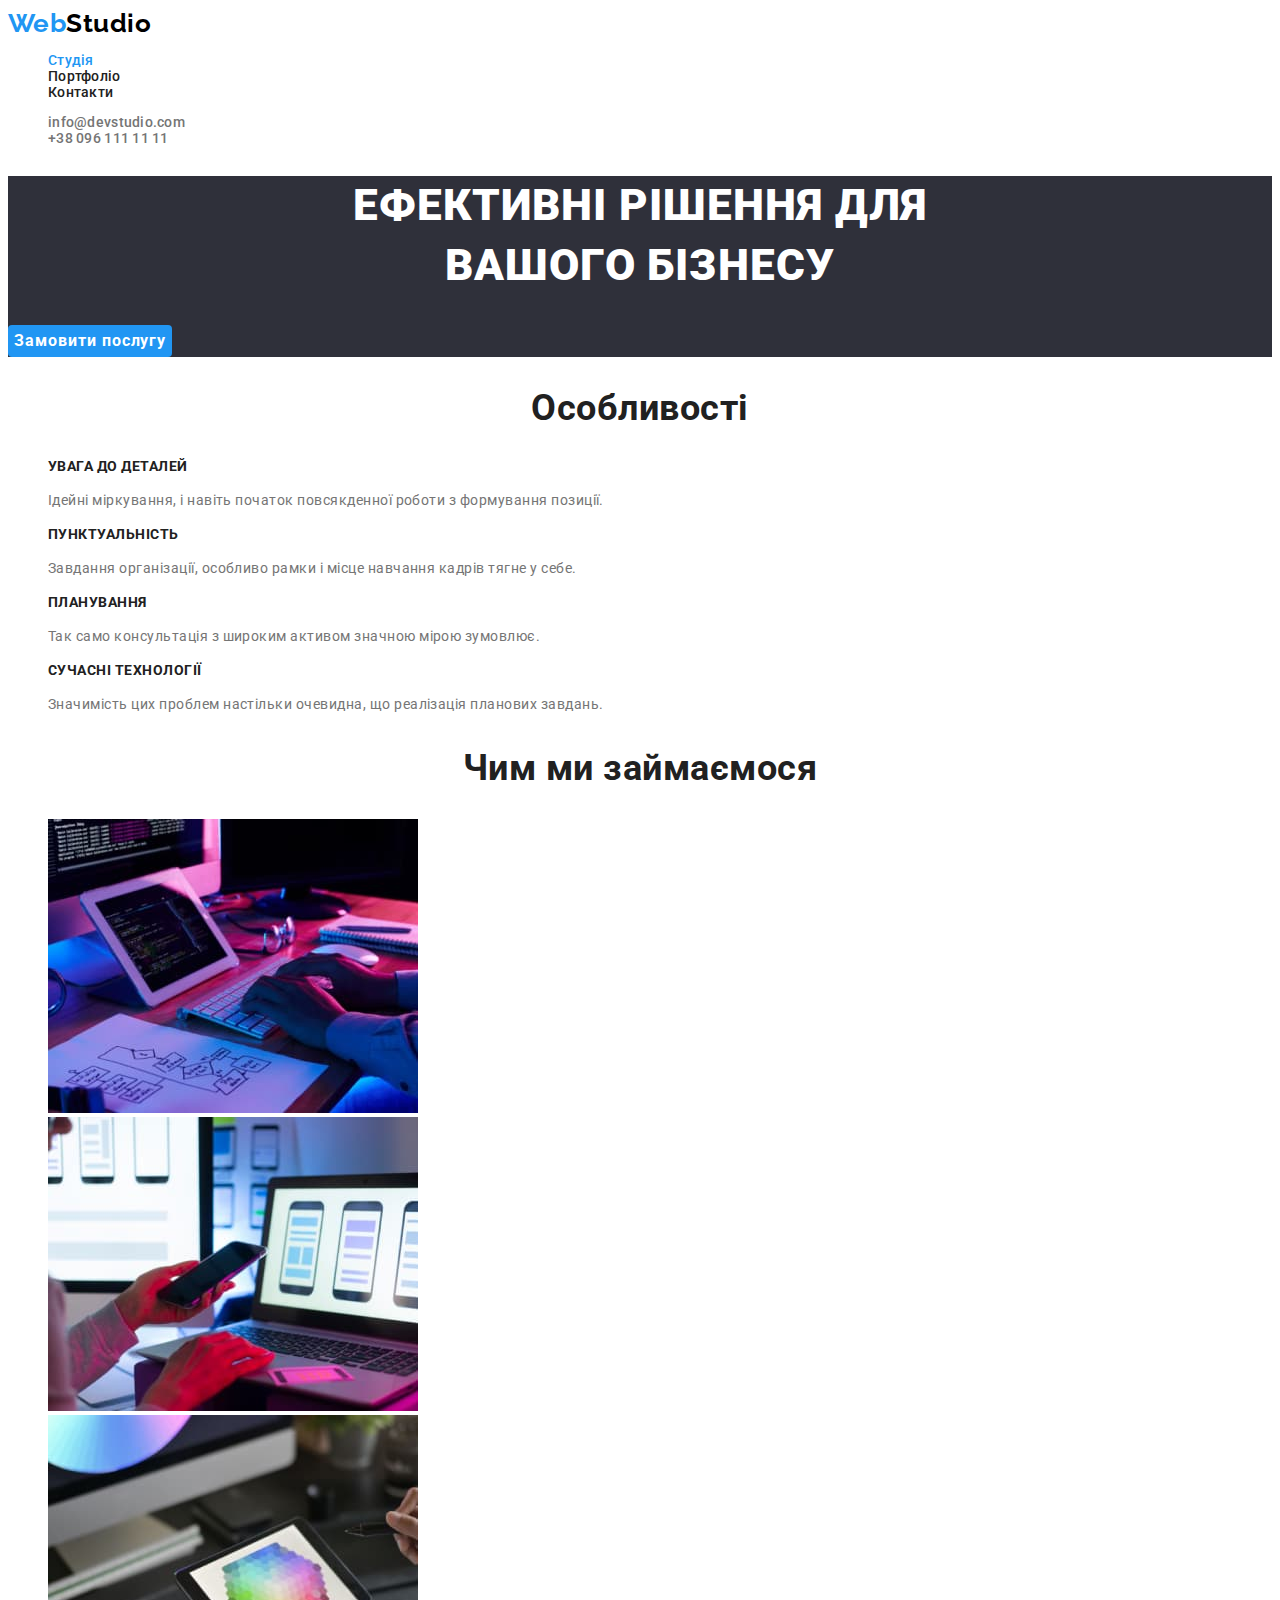
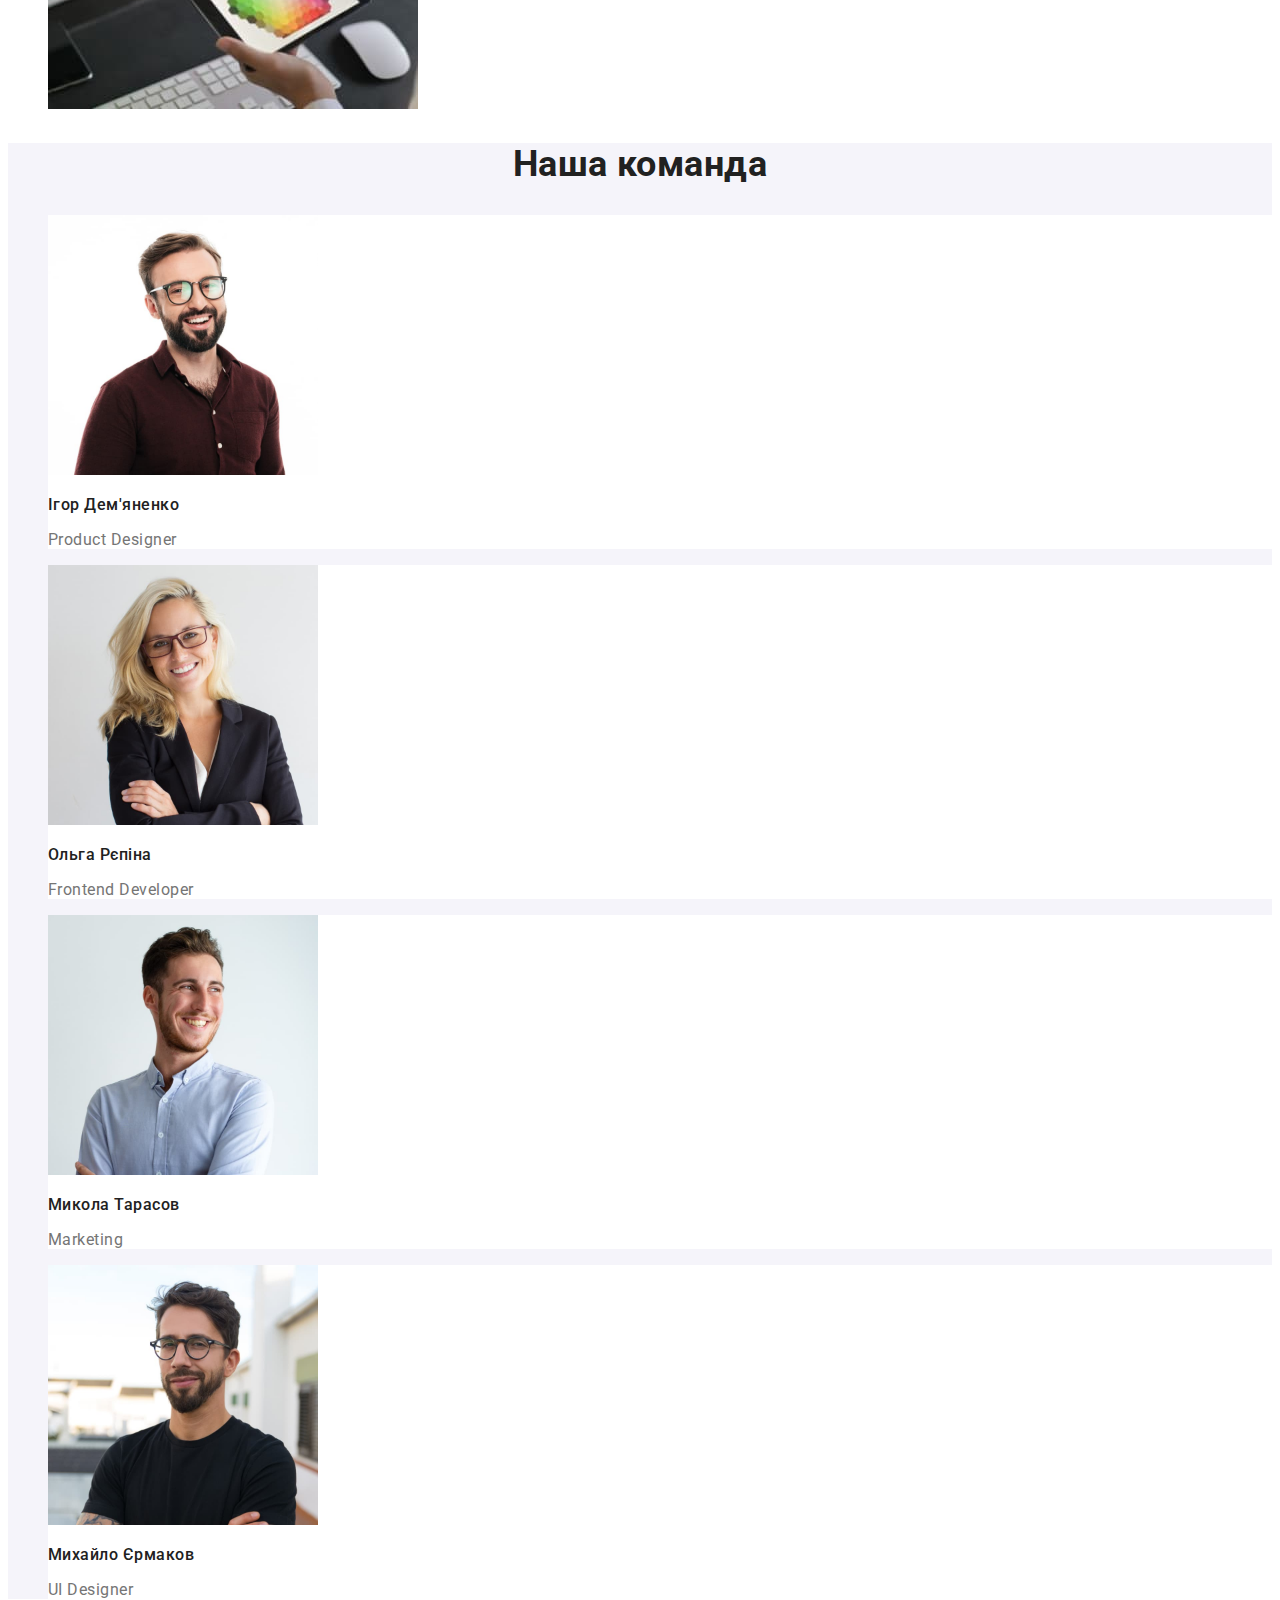
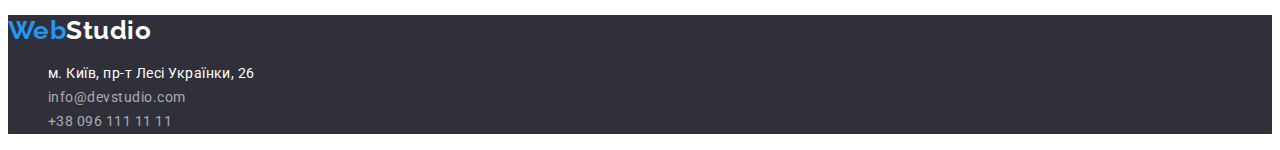
==== index.html @ e56f4f10 "transfered files from less 2" ====
<!DOCTYPE html>
<html lang="uk">
  <head>
    <meta charset="UTF-8" />
    <meta http-equiv="X-UA-Compatible" content="IE=edge" />
    <meta name="viewport" content="width=device-width, initial-scale=1.0" />
    <title>Студія</title>

    <link rel="preconnect" href="https://fonts.googleapis.com" />
    <link rel="preconnect" href="https://fonts.gstatic.com" crossorigin />
    <link
      href="https://fonts.googleapis.com/css2?family=Raleway:wght@700&family=Roboto:wght@400;500;700;900&display=swap"
      rel="stylesheet"
    />
    <link rel="stylesheet" href="./css/style.css" />
  </head>
  <body>
    <header class="header">
      <a class="logo link" href="./index.html"><span class="logo-accent">Web</span>Studio</a>
      <nav>
        <ul class="site-nav list">
          <li><a class="link current" href="./index.html">Студія</a></li>
          <li><a class="link" href="./portfolio.html">Портфоліо</a></li>
          <li><a class="link" href="#address">Контакти</a></li>
        </ul>
      </nav>

      <ul class="auth-nav list">
        <li>
          <a class="link" href="mailto:info@devstudio.com">info@devstudio.com</a>
        </li>
        <li><a class="link" href="tel:+380961111111">+38 096 111 11 11</a></li>
      </ul>
    </header>

    <main>
      <!-- Герой -->
      <section class="hero">
        <h1 class="hero-title">
          Ефективні рішення для <br />
          вашого бізнесу
        </h1>
        <button class="button primary" type="button">Замовити послугу</button>
      </section>
      <!-- Наші переваги -->
      <section class="section">
        <!-- TODO Приховати заголовок -->
        <h2 class="section-title">Особливості</h2>
        <ul class="benefits list">
          <li>
            <h3 class="title">УВАГА ДО ДЕТАЛЕЙ</h3>
            <p>Ідейні міркування, і навіть початок повсякденної роботи з формування позиції.</p>
          </li>
          <li>
            <h3 class="title">ПУНКТУАЛЬНІСТЬ</h3>
            <p>Завдання організації, особливо рамки і місце навчання кадрів тягне у себе.</p>
          </li>
          <li>
            <h3 class="title">ПЛАНУВАННЯ</h3>
            <p>Так само консультація з широким активом значною мірою зумовлює.</p>
          </li>
          <li>
            <h3 class="title">СУЧАСНІ ТЕХНОЛОГІЇ</h3>
            <p>Значимість цих проблем настільки очевидна, що реалізація планових завдань.</p>
          </li>
        </ul>
      </section>

      <!-- Чим ми займаємося -->
      <section class="section">
        <h2 class="section-title">Чим ми займаємося</h2>
        <ul class="list">
          <li>
            <a class="link" href=""
              ><img
                src="./images/what-we-do/what-we-do-1.jpg"
                alt="Займаємось кодингом"
                width="370"
            /></a>
          </li>
          <li>
            <a class="link" href=""
              ><img src="./images/what-we-do/what-we-do-2.jpg" alt="Створюємо макет" width="370"
            /></a>
          </li>
          <li>
            <a class="link" href=""
              ><img src="./images/what-we-do/what-we-do-3.jpg" alt="Підбираємо колір" width="370"
            /></a>
          </li>
        </ul>
      </section>

      <!-- Наша команда -->
      <section class="section team">
        <h2 class="section-title">Наша команда</h2>
        <ul class="list">
          <li class="card">
            <a class="link" href="">
              <img
                src="./images/our-command/ihor-demyanenko.jpg"
                alt="Ігор Дем'яненко"
                width="270"
              />
            </a>
            <h3 class="title">Ігор Дем'яненко</h3>
            <p lang="en">Product Designer</p>
          </li>
          <li class="card">
            <a class="link" href=""
              ><img src="./images/our-command/olga-repina.jpg" alt="Ольга Рєпіна" width="270"
            /></a>
            <h3 class="title">Ольга Рєпіна</h3>
            <p lang="en">Frontend Developer</p>
          </li>
          <li class="card">
            <a class="link" href=""
              ><img src="./images/our-command/mykola-tarasov.jpg" alt="Микола Тарасов" width="270"
            /></a>
            <h3 class="title">Микола Тарасов</h3>
            <p lang="en">Marketing</p>
          </li>
          <li class="card">
            <a class="link" href=""
              ><img
                src="./images/our-command/mykhailo-yermakov.jpg"
                alt="Михайло Єрмаков"
                width="270"
            /></a>
            <h3 class="title">Михайло Єрмаков</h3>
            <p lang="en">UI Designer</p>
          </li>
        </ul>
      </section>
    </main>

    <footer class="footer">
      <a class="logo link" href="./index.html"><span class="logo-accent">Web</span>Studio</a>
      <address id="address">
        <ul class="list">
          <li>
            <a
              class="address address-map link"
              href="https://goo.gl/maps/1251z9xFFSoEzvaf6"
              target="_blank"
              rel="noreferrer noopener, nofollow"
              >м. Київ, пр-т Лесі Українки, 26</a
            >
          </li>
          <li>
            <a class="address link" href="mailto:info@devstudio.com">info@devstudio.com</a>
          </li>
          <li><a class="address link" href="tel:+380961111111">+38 096 111 11 11</a></li>
        </ul>
      </address>
    </footer>
  </body>
</html>
---- css/style.css ----
:root {
  --primary-text-color: #757575;
  --title-text-color: #212121;
  --accent-color: #2196f3;

  --logo-header-color: #000000;

  --primary-white-color: #ffffff;

  --footer-text-color: rgb(255 255 255 / 0.6);

  --primary-color-background: #ffffff;
  --second-color-background: #f5f4fa;
  --dark-color-background: #2f303a;
}

/* Global */
body {
  font-family: roboto, sans-serif;
  letter-spacing: 0.03em;

  color: var(--primary-text-color);
}

.list {
  list-style: none;
}

.link {
  text-decoration: none;
}

/* Header */
.header {
  background-color: var(--primary-white-color);
}

/* Logo */
.logo {
  font-family: raleway, sans-serif;
  font-weight: 700;
  font-size: 26px;
  line-height: 1.19;
}

.header .logo {
  color: var(--logo-header-color);
}

.footer .logo {
  color: var(--primary-white-color);
}

.logo-accent {
  color: var(--accent-color);
}

/* Site nav */
.site-nav,
.auth-nav {
  font-weight: 500;
  font-size: 14px;
  line-height: 1.14;
  letter-spacing: 0.02em;
}

.site-nav .link {
  color: var(--title-text-color);
}

.site-nav .link.current {
  color: var(--accent-color);
}

.site-nav .link:hover,
.site-nav .link:focus,
.auth-nav .link:hover,
.auth-nav .link:focus {
  color: var(--accent-color);
}

.auth-nav .link {
  color: inherit;
}

/* Hero section*/
.hero {
  letter-spacing: 0.06em;
  background-color: var(--dark-color-background);
}

.hero-title {
  color: var(--primary-white-color);
  font-weight: 900;
  font-size: 44px;
  line-height: 1.36;
  text-align: center;
  text-transform: uppercase;
}

.hero .button {
  font-weight: 700;
  font-size: 16px;
  line-height: 1.88;
}

/* Title section */
.section-title {
  color: var(--title-text-color);
  font-weight: 700;
  font-size: 36px;
  line-height: 1.17;
  text-align: center;
}

/* Benefits section*/
.benefits {
  font-size: 14px;
  line-height: 1.71;
}

.benefits .title {
  color: var(--title-text-color);
  font-weight: 700;
  font-size: 14px;
  line-height: 1.14;
  text-transform: uppercase;
}

/* Team  section*/
.team {
  font-size: 16px;
  line-height: 1.19;
  background-color: var(--second-color-background);
}

.team .title {
  color: var(--title-text-color);
  /* font-size - не наслідує з попереднього. Чомусь перекриває h3 таблиці стлів користувача */
  font-size: 16px;
  line-height: 1.19;
  font-weight: 500;
}
.team .card {
  background-color: var(--primary-color-background);
}

/* Portfolio section*/
.portfolio {
  font-size: 16px;
  line-height: 1.88;
}

.portfolio .title {
  color: var(--title-text-color);
  font-weight: 700;
  font-size: 18px;
  line-height: 2;
  letter-spacing: 0.06em;
}

.portfolio .link:visited {
  color: inherit;
}

/* Footer */
.footer {
  background-color: var(--dark-color-background);
}

.footer .address {
  color: var(--footer-text-color);
  font-size: 14px;
  line-height: 1.71;
  font-style: normal;
}

.footer .address.address-map {
  color: var(--primary-white-color);
}

.footer .address:hover,
.footer .address:focus {
  color: var(--accent-color);
}

/* Button */
.button {
  color: var(--title-text-color);

  font-weight: 500;
  font-size: 16px;
  line-height: 1.62;
  text-align: center;

  font-family: inherit;
  letter-spacing: inherit;

  background-color: var(--second-color-background);
  cursor: pointer;

  border: none;
  border-radius: 4px;
}

.button.primary {
  color: var(--primary-white-color);
  background-color: var(--accent-color);
}

.button.filter:hover,
.button.filter:focus {
  color: var(--primary-white-color);
  background-color: var(--accent-color);
}
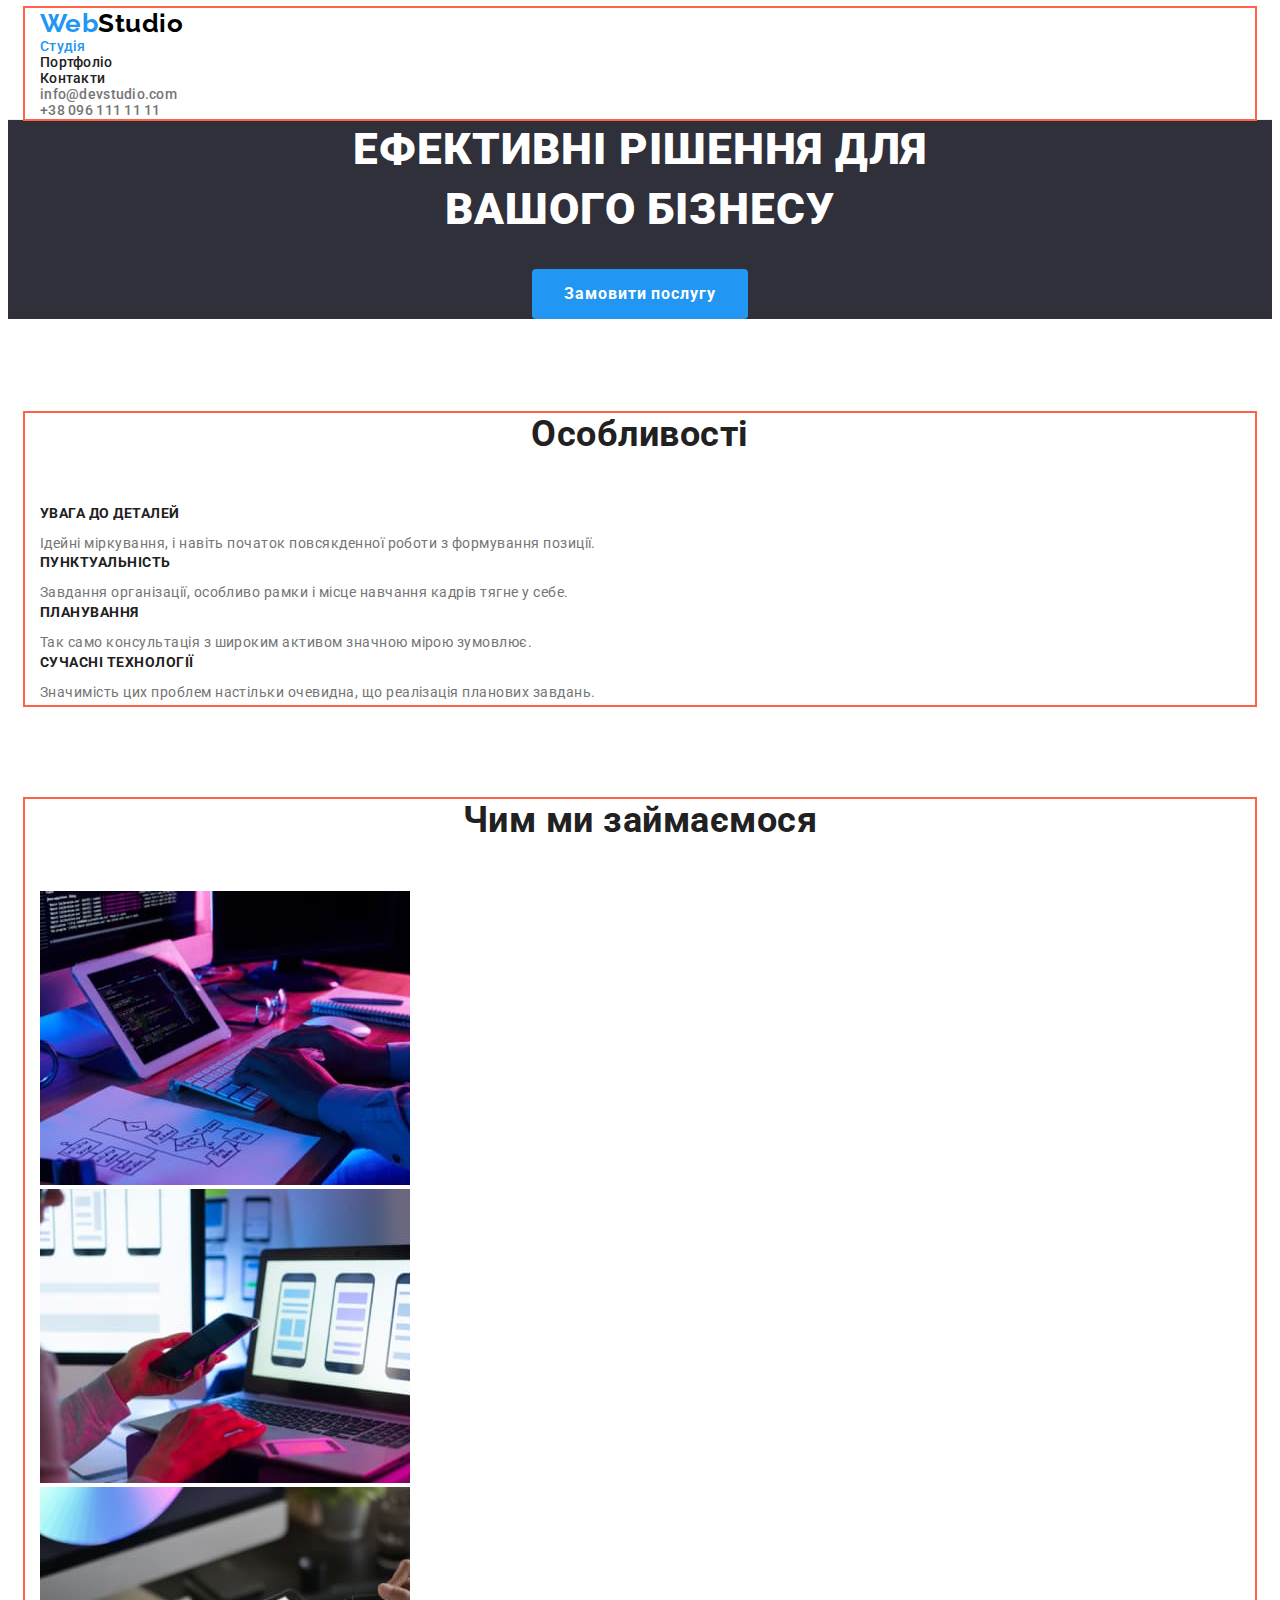
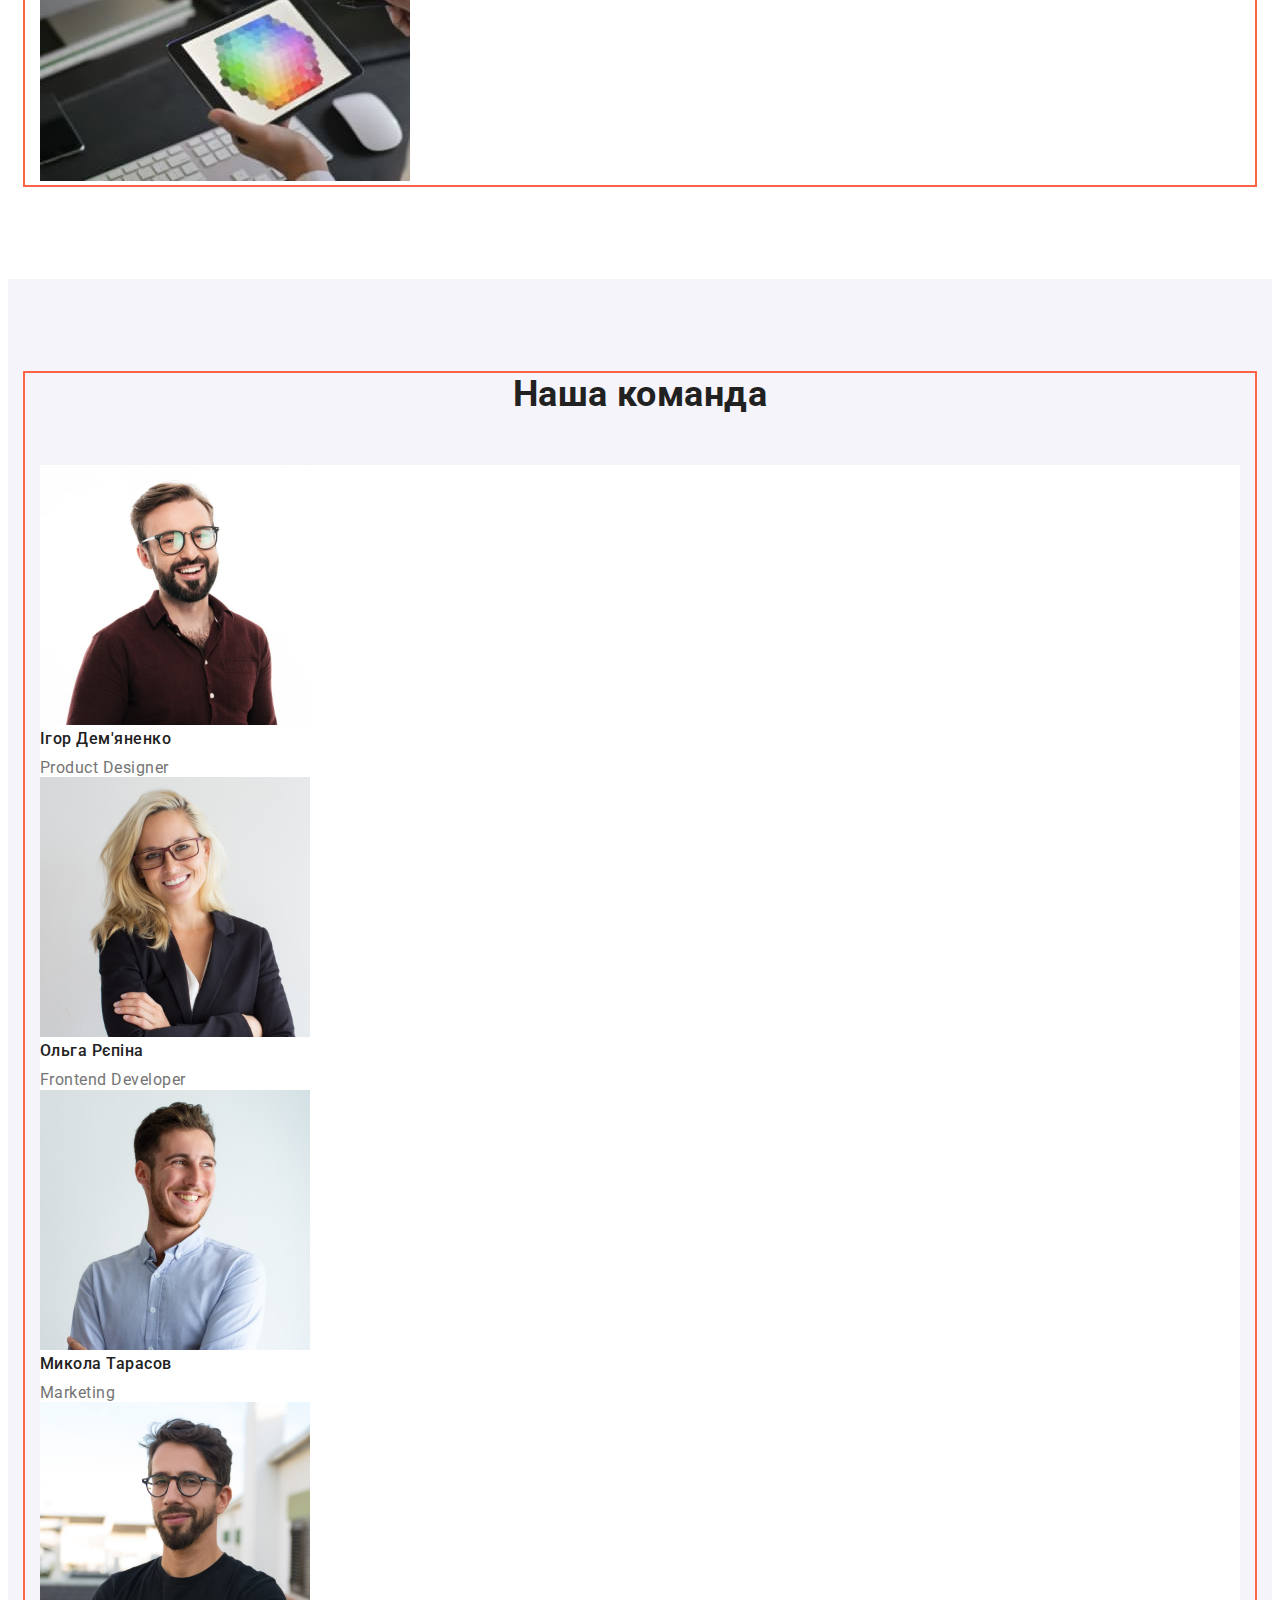
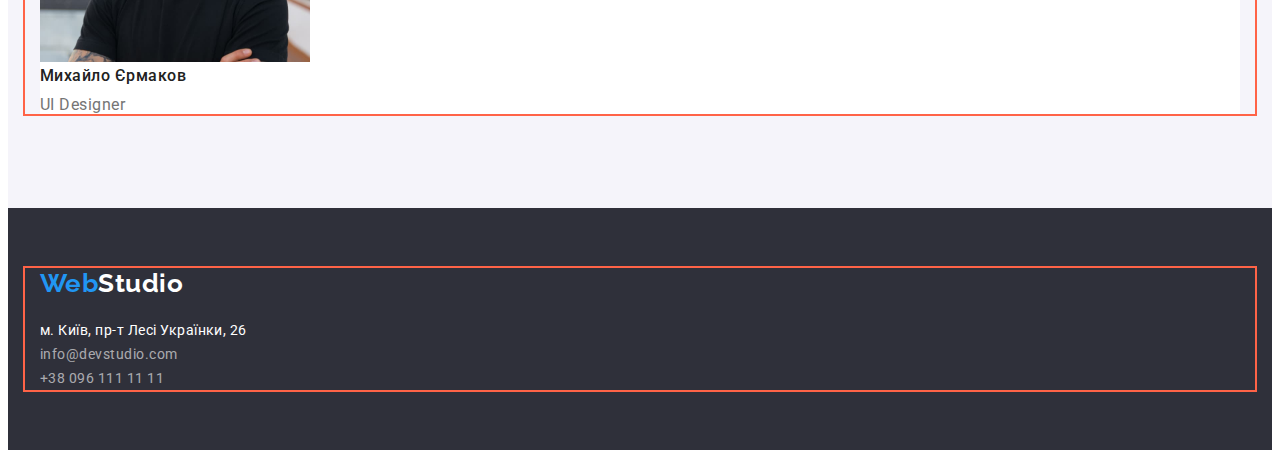
==== commit 48f00592: "add geometry elements" ====
--- a/index.html
+++ b/index.html
@@ -12,25 +12,35 @@
       href="https://fonts.googleapis.com/css2?family=Raleway:wght@700&family=Roboto:wght@400;500;700;900&display=swap"
       rel="stylesheet"
     />
+
+    <link
+      rel="stylesheet"
+      href="https://cdnjs.cloudflare.com/ajax/libs/modern-normalize/1.1.0/modern-normalize.min.css"
+      integrity="sha512-wpPYUAdjBVSE4KJnH1VR1HeZfpl1ub8YT/NKx4PuQ5NmX2tKuGu6U/JRp5y+Y8XG2tV+wKQpNHVUX03MfMFn9Q=="
+      crossorigin="anonymous"
+      referrerpolicy="no-referrer"
+    />
     <link rel="stylesheet" href="./css/style.css" />
   </head>
   <body>
-    <header class="header">
-      <a class="logo link" href="./index.html"><span class="logo-accent">Web</span>Studio</a>
-      <nav>
-        <ul class="site-nav list">
-          <li><a class="link current" href="./index.html">Студія</a></li>
-          <li><a class="link" href="./portfolio.html">Портфоліо</a></li>
-          <li><a class="link" href="#address">Контакти</a></li>
+    <header class="header-page">
+      <div class="container">
+        <a class="logo link" href="./index.html"><span class="logo-accent">Web</span>Studio</a>
+        <nav>
+          <ul class="site-nav list">
+            <li><a class="link current" href="./index.html">Студія</a></li>
+            <li><a class="link" href="./portfolio.html">Портфоліо</a></li>
+            <li><a class="link" href="#address">Контакти</a></li>
+          </ul>
+        </nav>
+
+        <ul class="auth-nav list">
+          <li>
+            <a class="link" href="mailto:info@devstudio.com">info@devstudio.com</a>
+          </li>
+          <li><a class="link" href="tel:+380961111111">+38 096 111 11 11</a></li>
         </ul>
-      </nav>
-
-      <ul class="auth-nav list">
-        <li>
-          <a class="link" href="mailto:info@devstudio.com">info@devstudio.com</a>
-        </li>
-        <li><a class="link" href="tel:+380961111111">+38 096 111 11 11</a></li>
-      </ul>
+      </div>
     </header>
 
     <main>
@@ -42,117 +52,137 @@
         </h1>
         <button class="button primary" type="button">Замовити послугу</button>
       </section>
+
       <!-- Наші переваги -->
-      <section class="section">
+      <section class="section benefits">
         <!-- TODO Приховати заголовок -->
-        <h2 class="section-title">Особливості</h2>
-        <ul class="benefits list">
-          <li>
-            <h3 class="title">УВАГА ДО ДЕТАЛЕЙ</h3>
-            <p>Ідейні міркування, і навіть початок повсякденної роботи з формування позиції.</p>
-          </li>
-          <li>
-            <h3 class="title">ПУНКТУАЛЬНІСТЬ</h3>
-            <p>Завдання організації, особливо рамки і місце навчання кадрів тягне у себе.</p>
-          </li>
-          <li>
-            <h3 class="title">ПЛАНУВАННЯ</h3>
-            <p>Так само консультація з широким активом значною мірою зумовлює.</p>
-          </li>
-          <li>
-            <h3 class="title">СУЧАСНІ ТЕХНОЛОГІЇ</h3>
-            <p>Значимість цих проблем настільки очевидна, що реалізація планових завдань.</p>
-          </li>
-        </ul>
+        <div class="container">
+          <h2 class="section-title">Особливості</h2>
+          <ul class="benefits list">
+            <li>
+              <h3 class="title">УВАГА ДО ДЕТАЛЕЙ</h3>
+              <p>Ідейні міркування, і навіть початок повсякденної роботи з формування позиції.</p>
+            </li>
+            <li>
+              <h3 class="title">ПУНКТУАЛЬНІСТЬ</h3>
+              <p>Завдання організації, особливо рамки і місце навчання кадрів тягне у себе.</p>
+            </li>
+            <li>
+              <h3 class="title">ПЛАНУВАННЯ</h3>
+              <p>Так само консультація з широким активом значною мірою зумовлює.</p>
+            </li>
+            <li>
+              <h3 class="title">СУЧАСНІ ТЕХНОЛОГІЇ</h3>
+              <p>Значимість цих проблем настільки очевидна, що реалізація планових завдань.</p>
+            </li>
+          </ul>
+        </div>
       </section>
 
       <!-- Чим ми займаємося -->
       <section class="section">
-        <h2 class="section-title">Чим ми займаємося</h2>
-        <ul class="list">
-          <li>
-            <a class="link" href=""
-              ><img
-                src="./images/what-we-do/what-we-do-1.jpg"
-                alt="Займаємось кодингом"
-                width="370"
-            /></a>
-          </li>
-          <li>
-            <a class="link" href=""
-              ><img src="./images/what-we-do/what-we-do-2.jpg" alt="Створюємо макет" width="370"
-            /></a>
-          </li>
-          <li>
-            <a class="link" href=""
-              ><img src="./images/what-we-do/what-we-do-3.jpg" alt="Підбираємо колір" width="370"
-            /></a>
-          </li>
-        </ul>
+        <div class="container">
+          <h2 class="section-title">Чим ми займаємося</h2>
+          <ul class="list">
+            <li>
+              <a class="link" href=""
+                ><img
+                  src="./images/what-we-do/what-we-do-1.jpg"
+                  alt="Займаємось кодингом"
+                  width="370"
+              /></a>
+            </li>
+            <li>
+              <a class="link" href=""
+                ><img src="./images/what-we-do/what-we-do-2.jpg" alt="Створюємо макет" width="370"
+              /></a>
+            </li>
+            <li>
+              <a class="link" href=""
+                ><img src="./images/what-we-do/what-we-do-3.jpg" alt="Підбираємо колір" width="370"
+              /></a>
+            </li>
+          </ul>
+        </div>
       </section>
 
       <!-- Наша команда -->
       <section class="section team">
-        <h2 class="section-title">Наша команда</h2>
-        <ul class="list">
-          <li class="card">
-            <a class="link" href="">
-              <img
-                src="./images/our-command/ihor-demyanenko.jpg"
-                alt="Ігор Дем'яненко"
-                width="270"
-              />
-            </a>
-            <h3 class="title">Ігор Дем'яненко</h3>
-            <p lang="en">Product Designer</p>
-          </li>
-          <li class="card">
-            <a class="link" href=""
-              ><img src="./images/our-command/olga-repina.jpg" alt="Ольга Рєпіна" width="270"
-            /></a>
-            <h3 class="title">Ольга Рєпіна</h3>
-            <p lang="en">Frontend Developer</p>
-          </li>
-          <li class="card">
-            <a class="link" href=""
-              ><img src="./images/our-command/mykola-tarasov.jpg" alt="Микола Тарасов" width="270"
-            /></a>
-            <h3 class="title">Микола Тарасов</h3>
-            <p lang="en">Marketing</p>
-          </li>
-          <li class="card">
-            <a class="link" href=""
-              ><img
-                src="./images/our-command/mykhailo-yermakov.jpg"
-                alt="Михайло Єрмаков"
-                width="270"
-            /></a>
-            <h3 class="title">Михайло Єрмаков</h3>
-            <p lang="en">UI Designer</p>
-          </li>
-        </ul>
+        <div class="container">
+          <h2 class="section-title">Наша команда</h2>
+          <ul class="list">
+            <li class="card">
+              <a class="link" href="">
+                <img
+                  src="./images/our-command/ihor-demyanenko.jpg"
+                  alt="Ігор Дем'яненко"
+                  width="270"
+                />
+              </a>
+              <div class="caption">
+                <h3 class="title">Ігор Дем'яненко</h3>
+                <p lang="en">Product Designer</p>
+              </div>
+            </li>
+            <li class="card">
+              <a class="link" href=""
+                ><img src="./images/our-command/olga-repina.jpg" alt="Ольга Рєпіна" width="270"
+              /></a>
+              <div class="caption">
+                <h3 class="title">Ольга Рєпіна</h3>
+                <p lang="en">Frontend Developer</p>
+              </div>
+            </li>
+            <li class="card">
+              <a class="link" href=""
+                ><img
+                  src="./images/our-command/mykola-tarasov.jpg"
+                  alt="Микола Тарасов"
+                  width="270"
+              /></a>
+              <div class="caption">
+                <h3 class="title">Микола Тарасов</h3>
+                <p lang="en">Marketing</p>
+              </div>
+            </li>
+            <li class="card">
+              <a class="link" href=""
+                ><img
+                  src="./images/our-command/mykhailo-yermakov.jpg"
+                  alt="Михайло Єрмаков"
+                  width="270"
+              /></a>
+              <div class="caption">
+                <h3 class="title">Михайло Єрмаков</h3>
+                <p lang="en">UI Designer</p>
+              </div>
+            </li>
+          </ul>
+        </div>
       </section>
     </main>
 
-    <footer class="footer">
-      <a class="logo link" href="./index.html"><span class="logo-accent">Web</span>Studio</a>
-      <address id="address">
-        <ul class="list">
-          <li>
-            <a
-              class="address address-map link"
-              href="https://goo.gl/maps/1251z9xFFSoEzvaf6"
-              target="_blank"
-              rel="noreferrer noopener, nofollow"
-              >м. Київ, пр-т Лесі Українки, 26</a
-            >
-          </li>
-          <li>
-            <a class="address link" href="mailto:info@devstudio.com">info@devstudio.com</a>
-          </li>
-          <li><a class="address link" href="tel:+380961111111">+38 096 111 11 11</a></li>
-        </ul>
-      </address>
+    <footer class="footer-page">
+      <div class="container">
+        <a class="logo link" href="./index.html"><span class="logo-accent">Web</span>Studio</a>
+        <address id="address">
+          <ul class="list">
+            <li>
+              <a
+                class="address address-map link"
+                href="https://goo.gl/maps/1251z9xFFSoEzvaf6"
+                target="_blank"
+                rel="noreferrer noopener, nofollow"
+                >м. Київ, пр-т Лесі Українки, 26</a
+              >
+            </li>
+            <li>
+              <a class="address link" href="mailto:info@devstudio.com">info@devstudio.com</a>
+            </li>
+            <li><a class="address link" href="tel:+380961111111">+38 096 111 11 11</a></li>
+          </ul>
+        </address>
+      </div>
     </footer>
   </body>
 </html>
--- a/css/style.css
+++ b/css/style.css
@@ -12,6 +12,8 @@
   --primary-color-background: #ffffff;
   --second-color-background: #f5f4fa;
   --dark-color-background: #2f303a;
+  --border-header-color: #ececec;
+  --border-portfolio-border: #eeeeee;
 }
 
 /* Global */
@@ -22,7 +24,22 @@
   color: var(--primary-text-color);
 }
 
+h1,
+h2,
+h3,
+h4,
+h4,
+h5,
+h6,
+p {
+  margin-top: 0;
+  margin-bottom: 0;
+}
+
 .list {
+  padding: 0;
+  margin: 0;
+
   list-style: none;
 }
 
@@ -30,9 +47,27 @@
   text-decoration: none;
 }
 
+.container {
+  padding-left: 15px;
+  padding-right: 15px;
+
+  margin-left: auto;
+  margin-right: auto;
+
+  width: 1200px;
+
+  outline: 2px solid tomato;
+}
+
+.section {
+  padding-top: 94px;
+  padding-bottom: 94px;
+}
+
 /* Header */
-.header {
+.header-page {
   background-color: var(--primary-white-color);
+  border-bottom: 1px solid var(--border-header-color);
 }
 
 /* Logo */
@@ -43,11 +78,14 @@
   line-height: 1.19;
 }
 
-.header .logo {
+.header-page .logo {
   color: var(--logo-header-color);
 }
 
-.footer .logo {
+.footer-page .logo {
+  margin-bottom: 20px;
+  display: inline-block;
+
   color: var(--primary-white-color);
 }
 
@@ -85,20 +123,26 @@
 
 /* Hero section*/
 .hero {
+  text-align: center;
+
   letter-spacing: 0.06em;
   background-color: var(--dark-color-background);
 }
 
 .hero-title {
+  margin-top: 0;
+  margin-bottom: 30px;
+
   color: var(--primary-white-color);
   font-weight: 900;
   font-size: 44px;
   line-height: 1.36;
-  text-align: center;
   text-transform: uppercase;
 }
 
 .hero .button {
+  padding: 10px 32px;
+
   font-weight: 700;
   font-size: 16px;
   line-height: 1.88;
@@ -106,6 +150,8 @@
 
 /* Title section */
 .section-title {
+  margin-bottom: 50px;
+
   color: var(--title-text-color);
   font-weight: 700;
   font-size: 36px;
@@ -120,12 +166,16 @@
 }
 
 .benefits .title {
+  margin-bottom: 10px;
   color: var(--title-text-color);
   font-weight: 700;
   font-size: 14px;
   line-height: 1.14;
   text-transform: uppercase;
 }
+.section.benefits {
+  padding-bottom: 0;
+}
 
 /* Team  section*/
 .team {
@@ -135,6 +185,7 @@
 }
 
 .team .title {
+  margin-bottom: 10px;
   color: var(--title-text-color);
   /* font-size - не наслідує з попереднього. Чомусь перекриває h3 таблиці стлів користувача */
   font-size: 16px;
@@ -142,8 +193,21 @@
   font-weight: 500;
 }
 .team .card {
+  /* padding-bottom:  */
+  /* text-align: center; */
+
   background-color: var(--primary-color-background);
 }
+.card .caption {
+  padding: 30px auto;
+  /* padding: 30px auto; */
+}
+
+/* .card > .link {
+  margin-bottom: 30px;
+
+  display: inline-block;
+} */
 
 /* Portfolio section*/
 .portfolio {
@@ -162,30 +226,58 @@
 .portfolio .link:visited {
   color: inherit;
 }
+.portfolio .link {
+  /* padding-bottom: 20px; */
+  /* display: inline-block; */
+}
+.portfolio .img {
+  margin: 0;
+  /* margin-bottom: 20px; */
+  /* display: inline-block; */
+  /* border: 1px solid red; */
+}
+
+.portfolio-filter {
+  margin-bottom: 50px;
+}
+.portfolio .caption {
+  padding: 20px 24px;
+  margin: 0;
+
+  border-left: 1px solid var(--border-portfolio-border);
+  border-right: 1px solid var(--border-portfolio-border);
+  border-bottom: 1px solid var(--border-portfolio-border);
+}
 
 /* Footer */
-.footer {
+.footer-page {
+  padding-top: 60px;
+  padding-bottom: 60px;
+
   background-color: var(--dark-color-background);
 }
 
-.footer .address {
+.footer-page .address {
   color: var(--footer-text-color);
   font-size: 14px;
   line-height: 1.71;
   font-style: normal;
 }
 
-.footer .address.address-map {
-  color: var(--primary-white-color);
-}
-
-.footer .address:hover,
-.footer .address:focus {
+.footer-page .address.address-map {
+  color: var(--primary-white-color);
+}
+
+.footer-page .address:hover,
+.footer-page .address:focus {
   color: var(--accent-color);
 }
 
 /* Button */
 .button {
+  min-width: 73px;
+  padding: 6px 22px;
+
   color: var(--title-text-color);
 
   font-weight: 500;
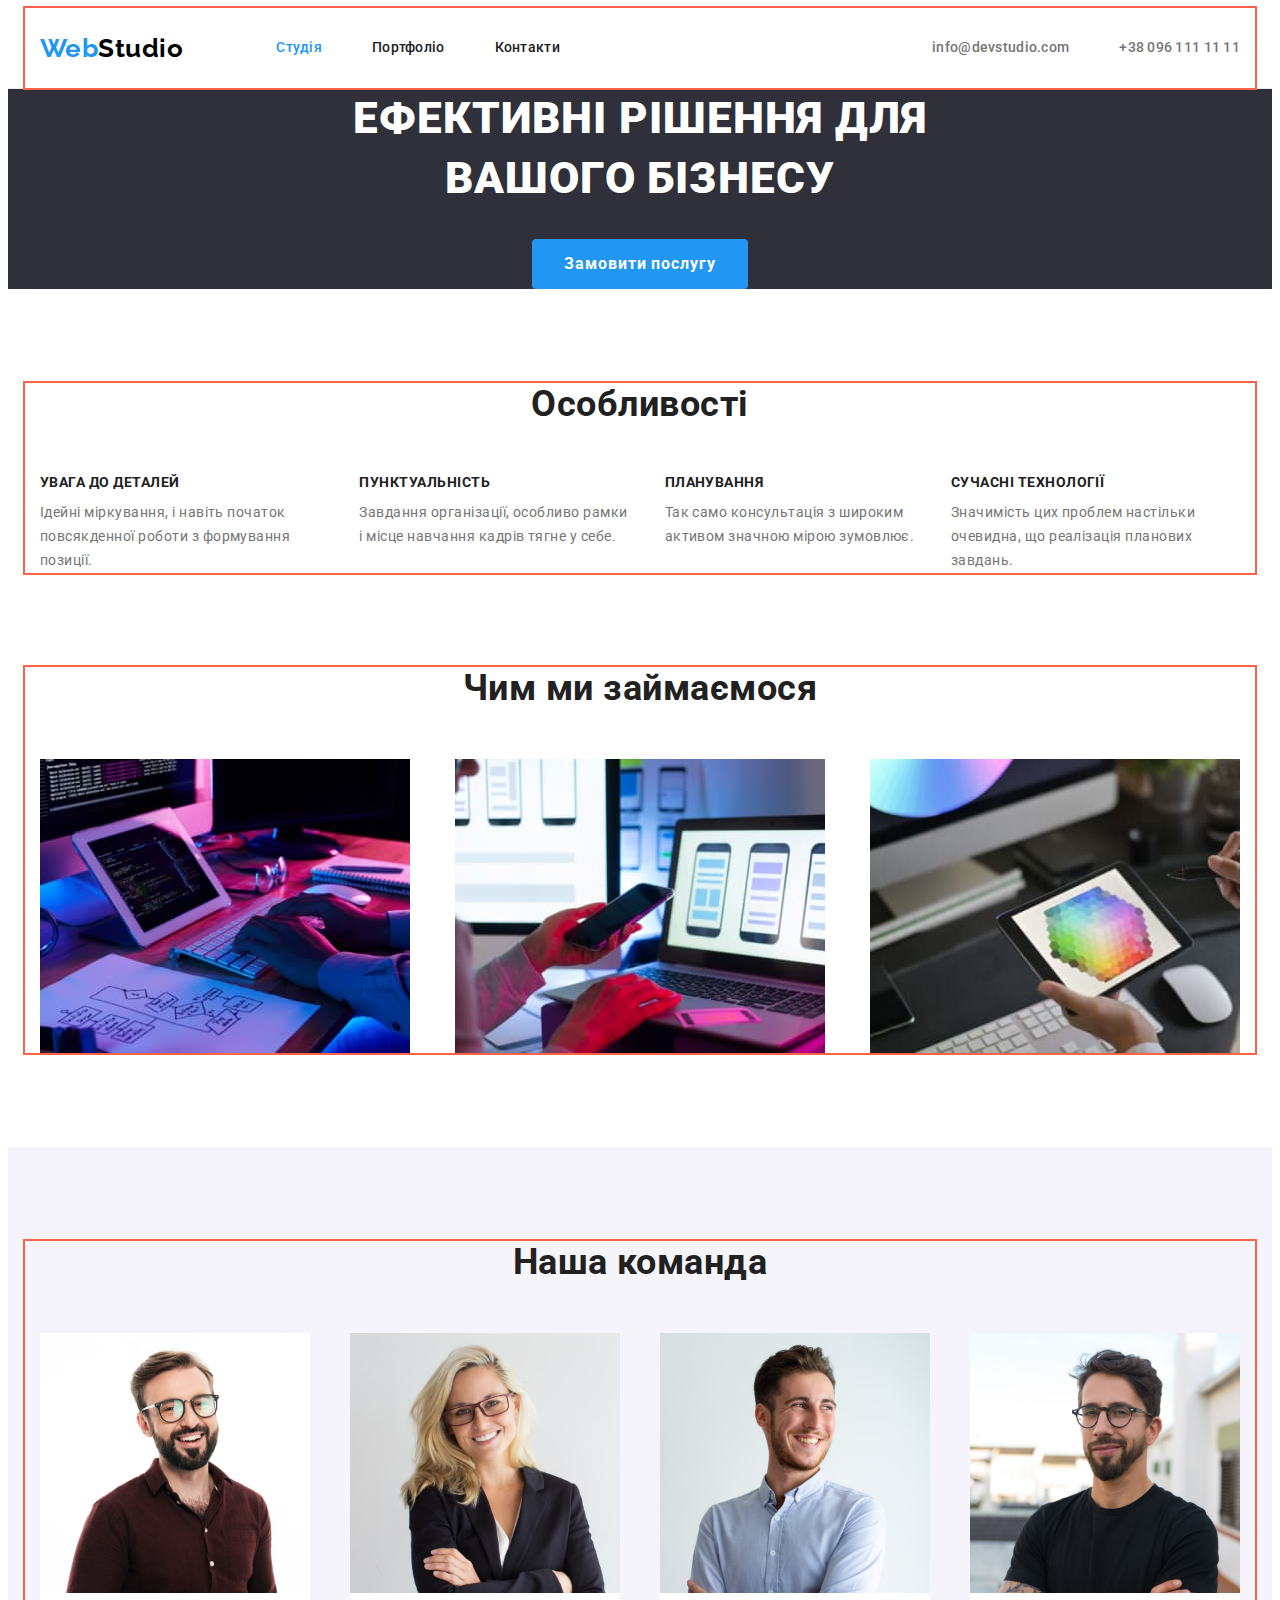
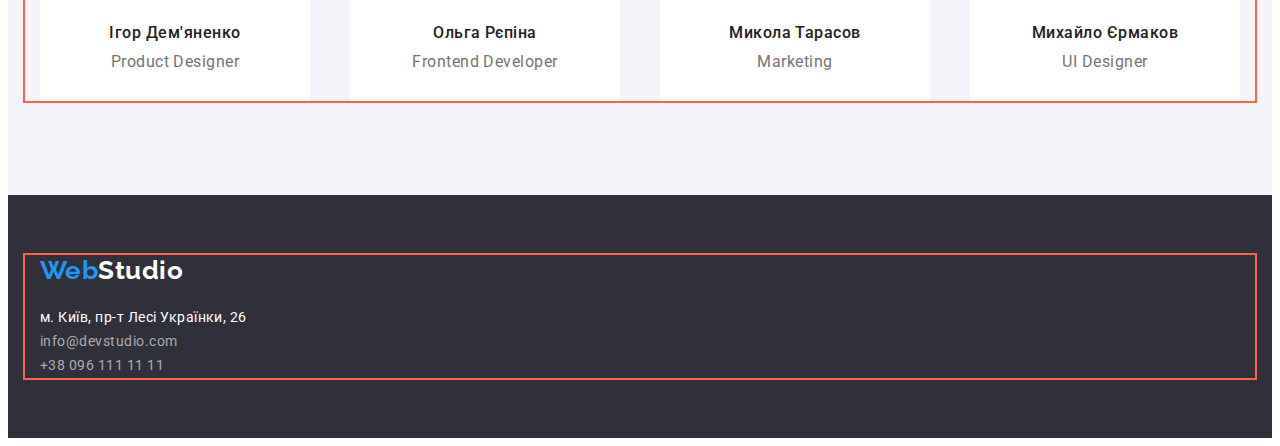
==== commit 6e60b310: "started flex" ====
--- a/index.html
+++ b/index.html
@@ -24,21 +24,21 @@
   </head>
   <body>
     <header class="header-page">
-      <div class="container">
+      <div class="container main-nav">
         <a class="logo link" href="./index.html"><span class="logo-accent">Web</span>Studio</a>
         <nav>
           <ul class="site-nav list">
-            <li><a class="link current" href="./index.html">Студія</a></li>
-            <li><a class="link" href="./portfolio.html">Портфоліо</a></li>
-            <li><a class="link" href="#address">Контакти</a></li>
+            <li class="item"><a class="link current" href="./index.html">Студія</a></li>
+            <li class="item"><a class="link" href="./portfolio.html">Портфоліо</a></li>
+            <li class="item"><a class="link" href="#address">Контакти</a></li>
           </ul>
         </nav>
 
         <ul class="auth-nav list">
-          <li>
+          <li class="item">
             <a class="link" href="mailto:info@devstudio.com">info@devstudio.com</a>
           </li>
-          <li><a class="link" href="tel:+380961111111">+38 096 111 11 11</a></li>
+          <li class="item"><a class="link" href="tel:+380961111111">+38 096 111 11 11</a></li>
         </ul>
       </div>
     </header>
@@ -53,25 +53,25 @@
         <button class="button primary" type="button">Замовити послугу</button>
       </section>
 
-      <!-- Наші переваги -->
-      <section class="section benefits">
-        <!-- TODO Приховати заголовок -->
+      <!-- Особливості -->
+      <section class="section benefit">
         <div class="container">
+          <!-- TODO Приховати заголовок -->
           <h2 class="section-title">Особливості</h2>
           <ul class="benefits list">
-            <li>
+            <li class="item">
               <h3 class="title">УВАГА ДО ДЕТАЛЕЙ</h3>
               <p>Ідейні міркування, і навіть початок повсякденної роботи з формування позиції.</p>
             </li>
-            <li>
+            <li class="item">
               <h3 class="title">ПУНКТУАЛЬНІСТЬ</h3>
               <p>Завдання організації, особливо рамки і місце навчання кадрів тягне у себе.</p>
             </li>
-            <li>
+            <li class="item">
               <h3 class="title">ПЛАНУВАННЯ</h3>
               <p>Так само консультація з широким активом значною мірою зумовлює.</p>
             </li>
-            <li>
+            <li class="item">
               <h3 class="title">СУЧАСНІ ТЕХНОЛОГІЇ</h3>
               <p>Значимість цих проблем настільки очевидна, що реалізація планових завдань.</p>
             </li>
@@ -80,11 +80,11 @@
       </section>
 
       <!-- Чим ми займаємося -->
-      <section class="section">
+      <section class="section what">
         <div class="container">
           <h2 class="section-title">Чим ми займаємося</h2>
-          <ul class="list">
-            <li>
+          <ul class="what-to-do list">
+            <li class="item">
               <a class="link" href=""
                 ><img
                   src="./images/what-we-do/what-we-do-1.jpg"
@@ -92,12 +92,14 @@
                   width="370"
               /></a>
             </li>
-            <li>
+
+            <li class="item">
               <a class="link" href=""
                 ><img src="./images/what-we-do/what-we-do-2.jpg" alt="Створюємо макет" width="370"
               /></a>
             </li>
-            <li>
+
+            <li class="item">
               <a class="link" href=""
                 ><img src="./images/what-we-do/what-we-do-3.jpg" alt="Підбираємо колір" width="370"
               /></a>
@@ -110,8 +112,8 @@
       <section class="section team">
         <div class="container">
           <h2 class="section-title">Наша команда</h2>
-          <ul class="list">
-            <li class="card">
+          <ul class="list teams">
+            <li class="item">
               <a class="link" href="">
                 <img
                   src="./images/our-command/ihor-demyanenko.jpg"
@@ -124,7 +126,8 @@
                 <p lang="en">Product Designer</p>
               </div>
             </li>
-            <li class="card">
+
+            <li class="item">
               <a class="link" href=""
                 ><img src="./images/our-command/olga-repina.jpg" alt="Ольга Рєпіна" width="270"
               /></a>
@@ -133,7 +136,8 @@
                 <p lang="en">Frontend Developer</p>
               </div>
             </li>
-            <li class="card">
+
+            <li class="item">
               <a class="link" href=""
                 ><img
                   src="./images/our-command/mykola-tarasov.jpg"
@@ -145,7 +149,8 @@
                 <p lang="en">Marketing</p>
               </div>
             </li>
-            <li class="card">
+
+            <li class="item">
               <a class="link" href=""
                 ><img
                   src="./images/our-command/mykhailo-yermakov.jpg"
@@ -176,9 +181,11 @@
                 >м. Київ, пр-т Лесі Українки, 26</a
               >
             </li>
+
             <li>
               <a class="address link" href="mailto:info@devstudio.com">info@devstudio.com</a>
             </li>
+
             <li><a class="address link" href="tel:+380961111111">+38 096 111 11 11</a></li>
           </ul>
         </address>
--- a/css/style.css
+++ b/css/style.css
@@ -14,6 +14,9 @@
   --dark-color-background: #2f303a;
   --border-header-color: #ececec;
   --border-portfolio-border: #eeeeee;
+
+  --items: 3;
+  --indent: 30px;
 }
 
 /* Global */
@@ -64,45 +67,71 @@
   padding-bottom: 94px;
 }
 
-/* Header */
+/* TODO не дозволяли використовувати імʼя тега. Переробити на класи */
+img {
+  display: block;
+}
+
+/* Logo */
+.logo {
+  font-family: raleway, sans-serif;
+  font-weight: 700;
+  font-size: 26px;
+  line-height: 1.19;
+}
+
+.header-page .logo {
+  color: var(--logo-header-color);
+  margin-right: 93px;
+}
+
+.footer-page .logo {
+  margin-bottom: 20px;
+  display: inline-block;
+
+  color: var(--primary-white-color);
+}
+
+.logo-accent {
+  color: var(--accent-color);
+}
+
+/* Section Header */
 .header-page {
   background-color: var(--primary-white-color);
   border-bottom: 1px solid var(--border-header-color);
 }
 
-/* Logo */
-.logo {
-  font-family: raleway, sans-serif;
-  font-weight: 700;
-  font-size: 26px;
-  line-height: 1.19;
-}
-
-.header-page .logo {
-  color: var(--logo-header-color);
-}
-
-.footer-page .logo {
-  margin-bottom: 20px;
-  display: inline-block;
-
-  color: var(--primary-white-color);
-}
-
-.logo-accent {
-  color: var(--accent-color);
+.header-page .main-nav {
+  display: flex;
+  align-items: center;
 }
 
 /* Site nav */
 .site-nav,
 .auth-nav {
+  display: flex;
+
   font-weight: 500;
   font-size: 14px;
   line-height: 1.14;
   letter-spacing: 0.02em;
 }
 
+.auth-nav {
+  margin-left: auto;
+}
+
+.site-nav .item + .item,
+.auth-nav .item + .item {
+  margin-left: 50px;
+}
+
 .site-nav .link {
+  display: block;
+  padding-top: 32px;
+  padding-bottom: 32px;
+
   color: var(--title-text-color);
 }
 
@@ -118,6 +147,10 @@
 }
 
 .auth-nav .link {
+  display: block;
+  padding-top: 32px;
+  padding-bottom: 32px;
+
   color: inherit;
 }
 
@@ -131,7 +164,7 @@
 
 .hero-title {
   margin-top: 0;
-  margin-bottom: 30px;
+  margin-bottom: var(--indent);
 
   color: var(--primary-white-color);
   font-weight: 900;
@@ -161,8 +194,14 @@
 
 /* Benefits section*/
 .benefits {
+  display: flex;
+
   font-size: 14px;
   line-height: 1.71;
+}
+
+.benefits .item + .item {
+  margin-left: var(--indent);
 }
 
 .benefits .title {
@@ -173,11 +212,28 @@
   line-height: 1.14;
   text-transform: uppercase;
 }
-.section.benefits {
+
+.section.benefit {
   padding-bottom: 0;
 }
 
+/* Section What to do */
+.what-to-do {
+  display: flex;
+  justify-content: space-between;
+}
+
+/* Здається це зайве. Попередній пункт все виставив вірно */
+/* .what-to-do .item + .item {
+  margin-left: var(--indent);
+} */
+
 /* Team  section*/
+.teams {
+  display: flex;
+  justify-content: space-between;
+}
+
 .team {
   font-size: 16px;
   line-height: 1.19;
@@ -192,27 +248,29 @@
   line-height: 1.19;
   font-weight: 500;
 }
-.team .card {
-  /* padding-bottom:  */
-  /* text-align: center; */
-
+
+.team .item {
   background-color: var(--primary-color-background);
 }
-.card .caption {
-  padding: 30px auto;
-  /* padding: 30px auto; */
-}
-
-/* .card > .link {
-  margin-bottom: 30px;
-
-  display: inline-block;
-} */
+
+.item .caption {
+  padding-top: var(--indent);
+  padding-bottom: var(--indent);
+  text-align: center;
+}
 
 /* Portfolio section*/
 .portfolio {
+  display: flex;
+  flex-wrap: wrap;
+  gap: var(--indent);
+
   font-size: 16px;
   line-height: 1.88;
+}
+
+.portfolio .item {
+  flex-basis: calc((100% - (var(--items) - 1) * var(--indent)) / var(--items));
 }
 
 .portfolio .title {
@@ -226,20 +284,16 @@
 .portfolio .link:visited {
   color: inherit;
 }
-.portfolio .link {
-  /* padding-bottom: 20px; */
-  /* display: inline-block; */
-}
-.portfolio .img {
-  margin: 0;
-  /* margin-bottom: 20px; */
-  /* display: inline-block; */
-  /* border: 1px solid red; */
-}
 
 .portfolio-filter {
+  display: flex;
+  justify-content: center;
+
+  gap: 8px;
+
   margin-bottom: 50px;
 }
+
 .portfolio .caption {
   padding: 20px 24px;
   margin: 0;
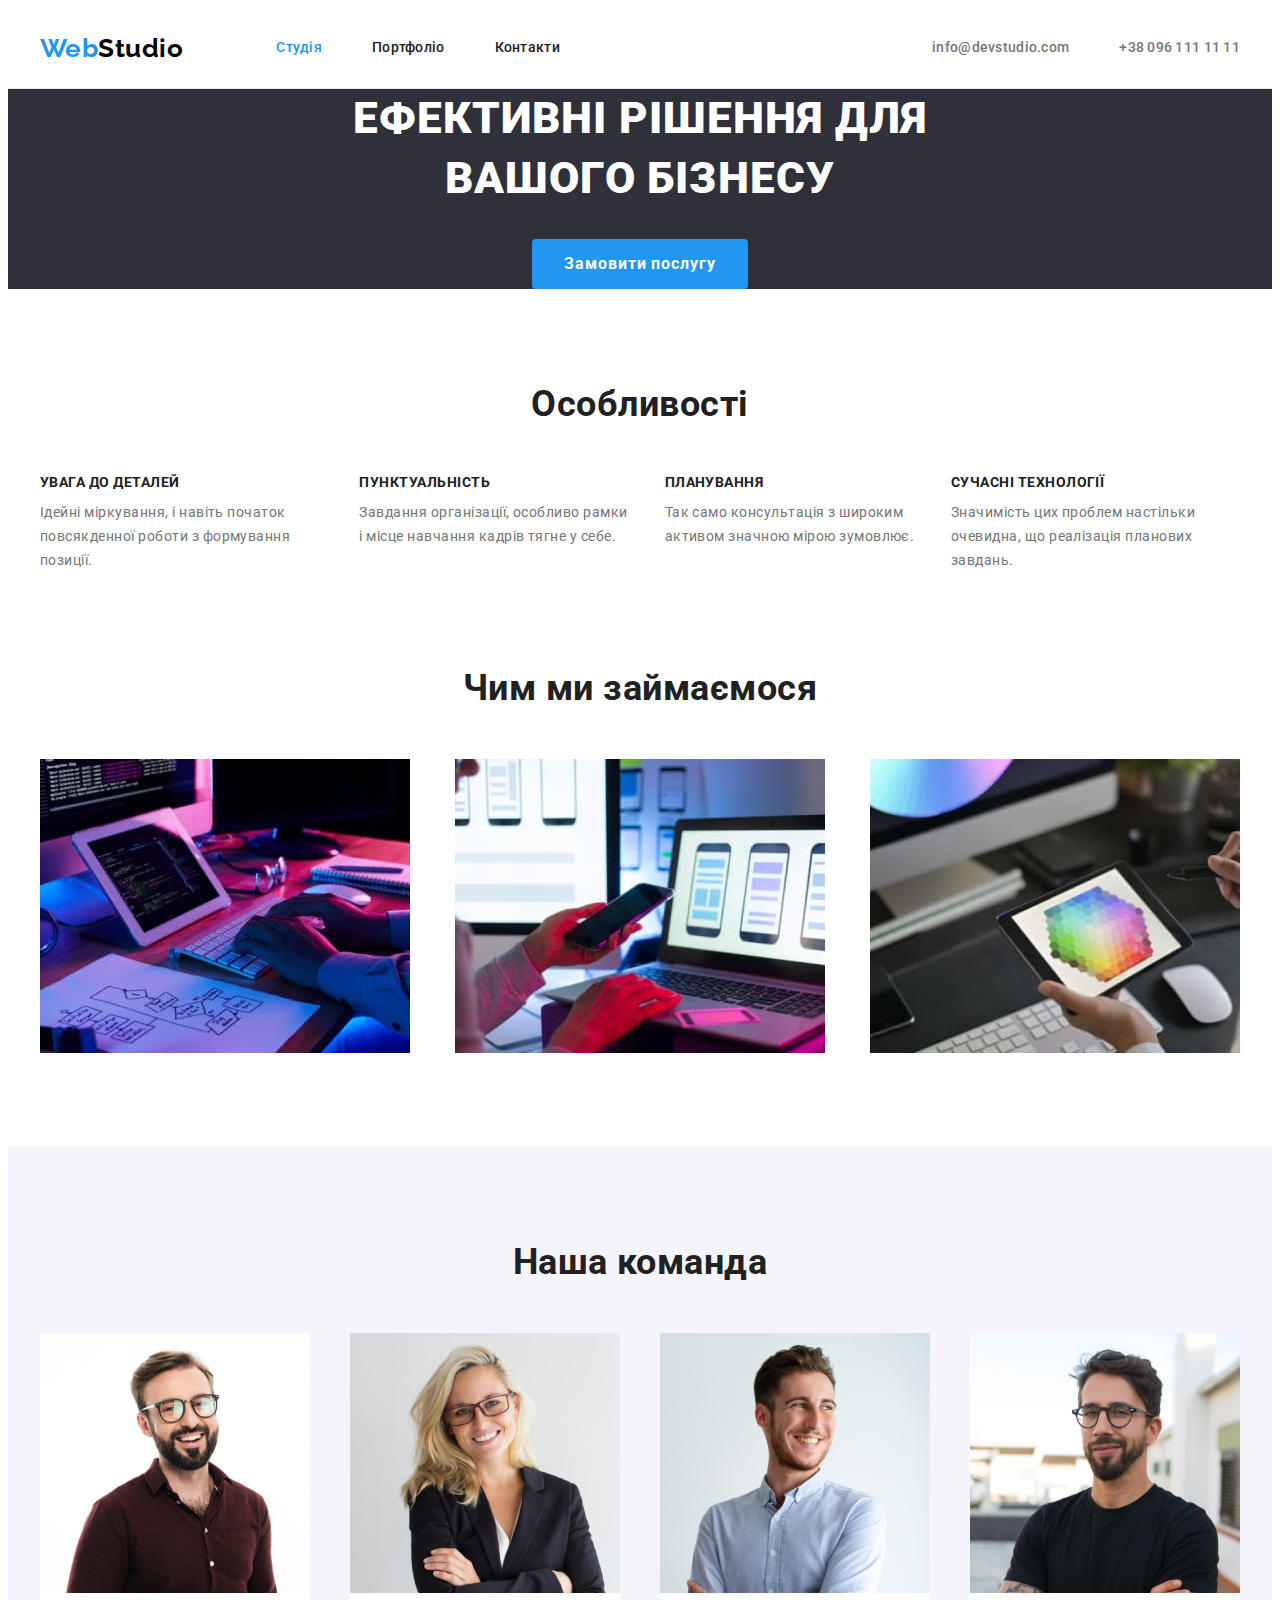
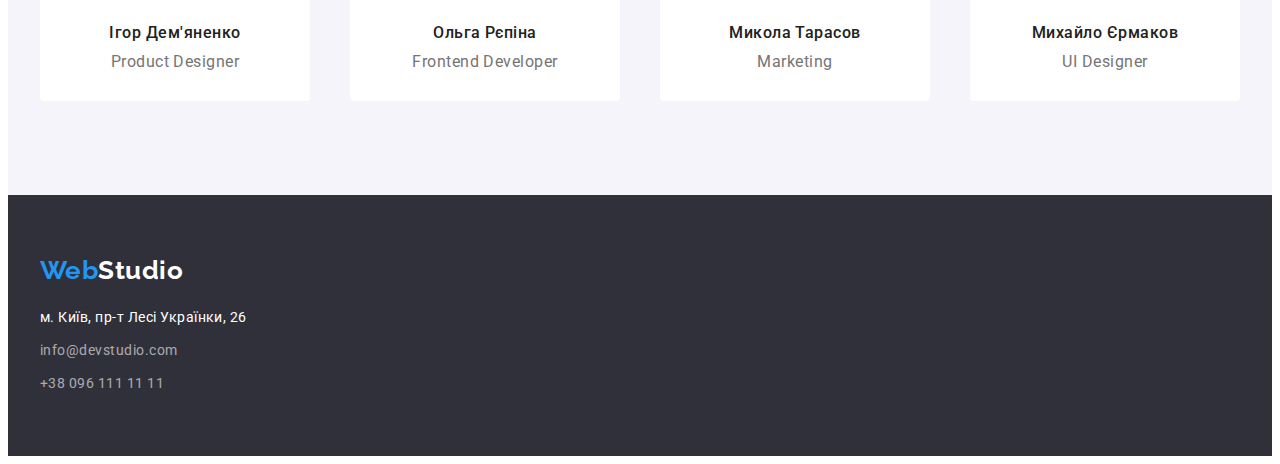
==== commit 356253a7: "add flexbox" ====
--- a/index.html
+++ b/index.html
@@ -171,8 +171,8 @@
       <div class="container">
         <a class="logo link" href="./index.html"><span class="logo-accent">Web</span>Studio</a>
         <address id="address">
-          <ul class="list">
-            <li>
+          <ul class="list address-list">
+            <li class="item">
               <a
                 class="address address-map link"
                 href="https://goo.gl/maps/1251z9xFFSoEzvaf6"
@@ -182,11 +182,13 @@
               >
             </li>
 
-            <li>
+            <li class="item">
               <a class="address link" href="mailto:info@devstudio.com">info@devstudio.com</a>
             </li>
 
-            <li><a class="address link" href="tel:+380961111111">+38 096 111 11 11</a></li>
+            <li class="item">
+              <a class="address link" href="tel:+380961111111">+38 096 111 11 11</a>
+            </li>
           </ul>
         </address>
       </div>
--- a/css/style.css
+++ b/css/style.css
@@ -17,6 +17,7 @@
 
   --items: 3;
   --indent: 30px;
+  --padding-container: 15px;
 }
 
 /* Global */
@@ -39,6 +40,12 @@
   margin-bottom: 0;
 }
 
+/* TODO не дозволяли використовувати імʼя тега. Переробити на класи */
+img {
+  display: block;
+  max-width: 100%;
+}
+
 .list {
   padding: 0;
   margin: 0;
@@ -51,25 +58,18 @@
 }
 
 .container {
-  padding-left: 15px;
-  padding-right: 15px;
+  padding-left: var(--padding-container);
+  padding-right: var(--padding-container);
 
   margin-left: auto;
   margin-right: auto;
 
   width: 1200px;
-
-  outline: 2px solid tomato;
 }
 
 .section {
   padding-top: 94px;
   padding-bottom: 94px;
-}
-
-/* TODO не дозволяли використовувати імʼя тега. Переробити на класи */
-img {
-  display: block;
 }
 
 /* Logo */
@@ -251,6 +251,8 @@
 
 .team .item {
   background-color: var(--primary-color-background);
+  border-bottom-right-radius: 4px;
+  border-bottom-left-radius: 4px;
 }
 
 .item .caption {
@@ -260,41 +262,61 @@
 }
 
 /* Portfolio section*/
-.portfolio {
+.portfolio-filter {
+  display: flex;
+  justify-content: center;
+
+  /* TODO переробити після здачі на  gap
+  розкоментувати */
+  /* gap: 8px; */
+
+  margin-bottom: 50px;
+}
+
+/* TODO переробити після здачі на  gap
+видалити цей розділ */
+.portfolio-filter .item + .item {
+  margin-left: 8px;
+}
+
+.card-set {
   display: flex;
   flex-wrap: wrap;
-  gap: var(--indent);
+
+  /* TODO переробити після здачі на  gap
+  розкоментувати і видалити маржини*/
+  /* gap: var(--indent); */
+  margin-left: calc(-1 * var(--indent));
+  margin-top: calc(-1 * var(--indent));
 
   font-size: 16px;
   line-height: 1.88;
 }
 
-.portfolio .item {
-  flex-basis: calc((100% - (var(--items) - 1) * var(--indent)) / var(--items));
-}
-
-.portfolio .title {
+.card-set .item {
+  flex-basis: calc(
+    (100% - calc(2 * var(--padding-container)) - (var(--items) - 1) * var(--indent)) / var(--items)
+  );
+
+  margin-left: var(--indent);
+  margin-top: var(--indent);
+}
+
+.card-set .card-content > .title {
   color: var(--title-text-color);
   font-weight: 700;
   font-size: 18px;
   line-height: 2;
   letter-spacing: 0.06em;
-}
-
-.portfolio .link:visited {
+
+  margin-bottom: 4px;
+}
+
+.card-set .link:visited {
   color: inherit;
 }
 
-.portfolio-filter {
-  display: flex;
-  justify-content: center;
-
-  gap: 8px;
-
-  margin-bottom: 50px;
-}
-
-.portfolio .caption {
+.card-set .card-content {
   padding: 20px 24px;
   margin: 0;
 
@@ -303,7 +325,7 @@
   border-bottom: 1px solid var(--border-portfolio-border);
 }
 
-/* Footer */
+/* Sectiuon Footer */
 .footer-page {
   padding-top: 60px;
   padding-bottom: 60px;
@@ -322,6 +344,10 @@
   color: var(--primary-white-color);
 }
 
+.address-list .item + .item {
+  margin-top: 9px;
+}
+
 .footer-page .address:hover,
 .footer-page .address:focus {
   color: var(--accent-color);
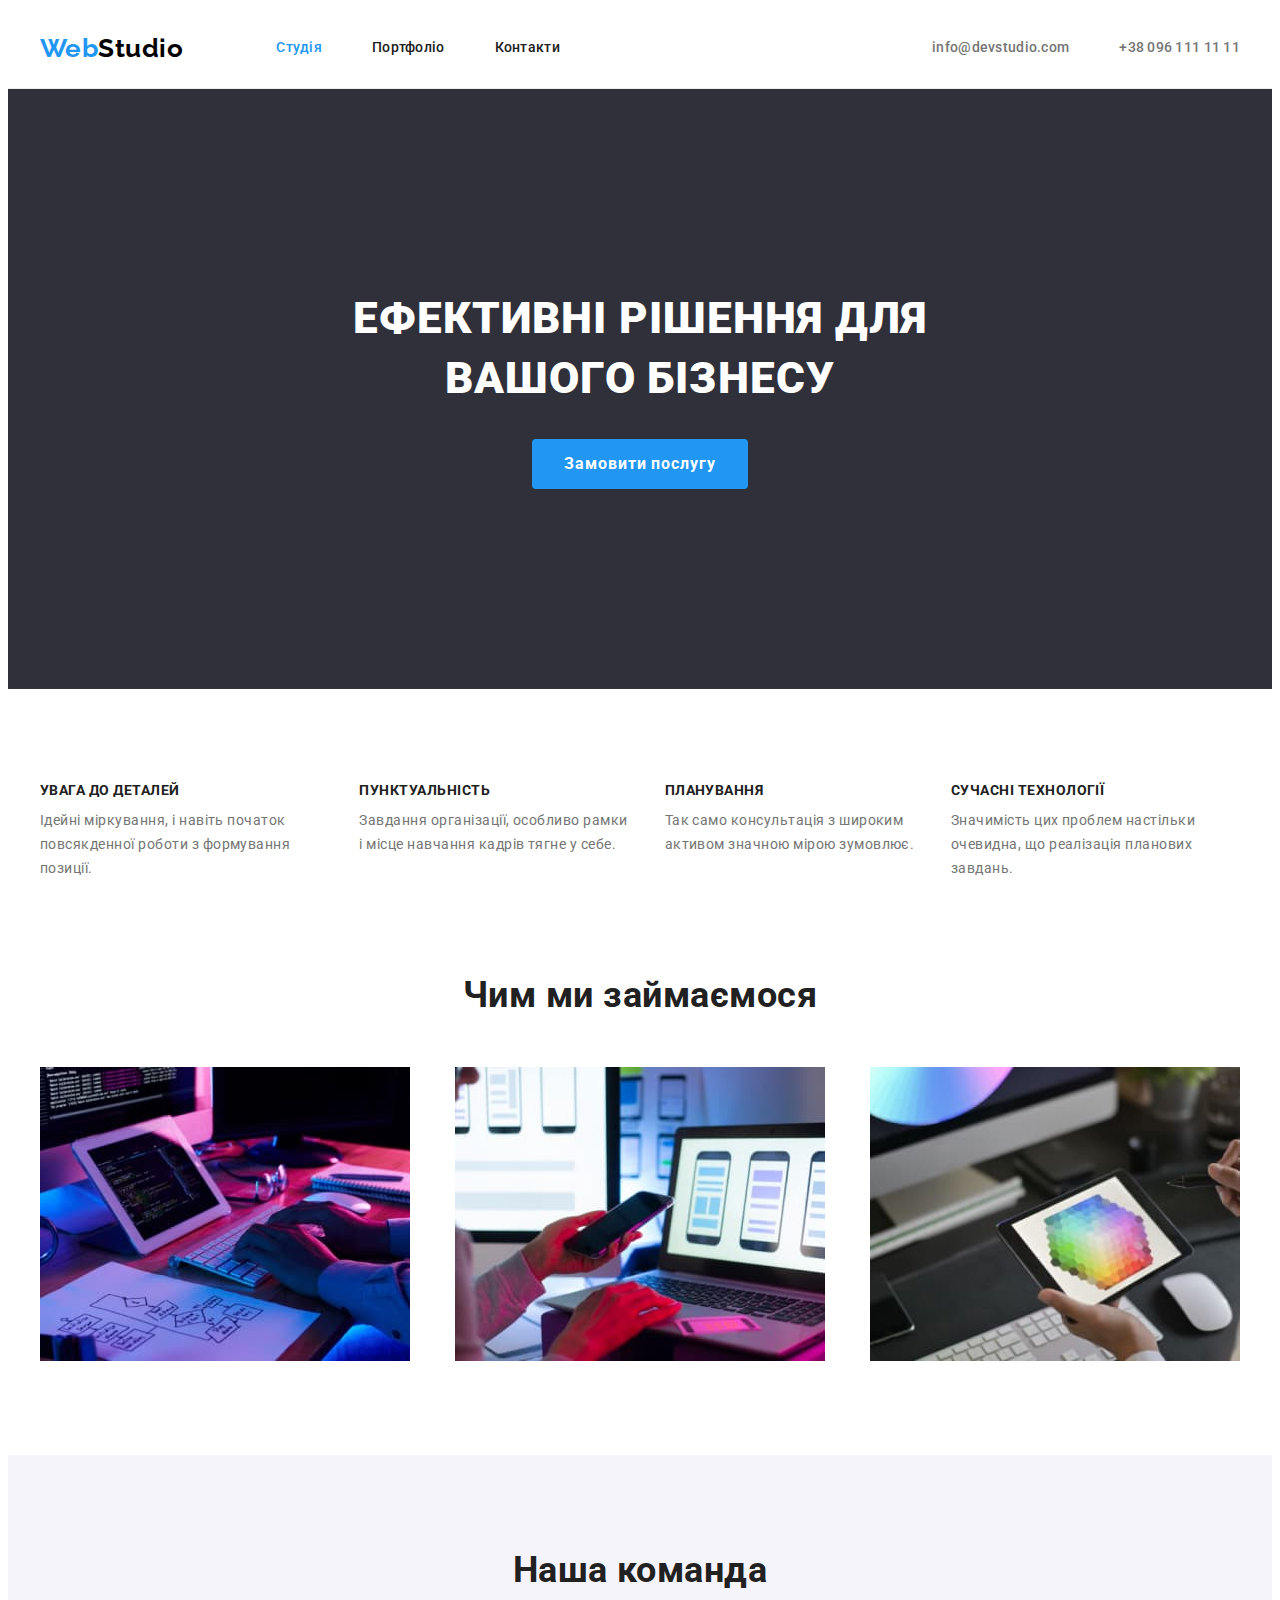
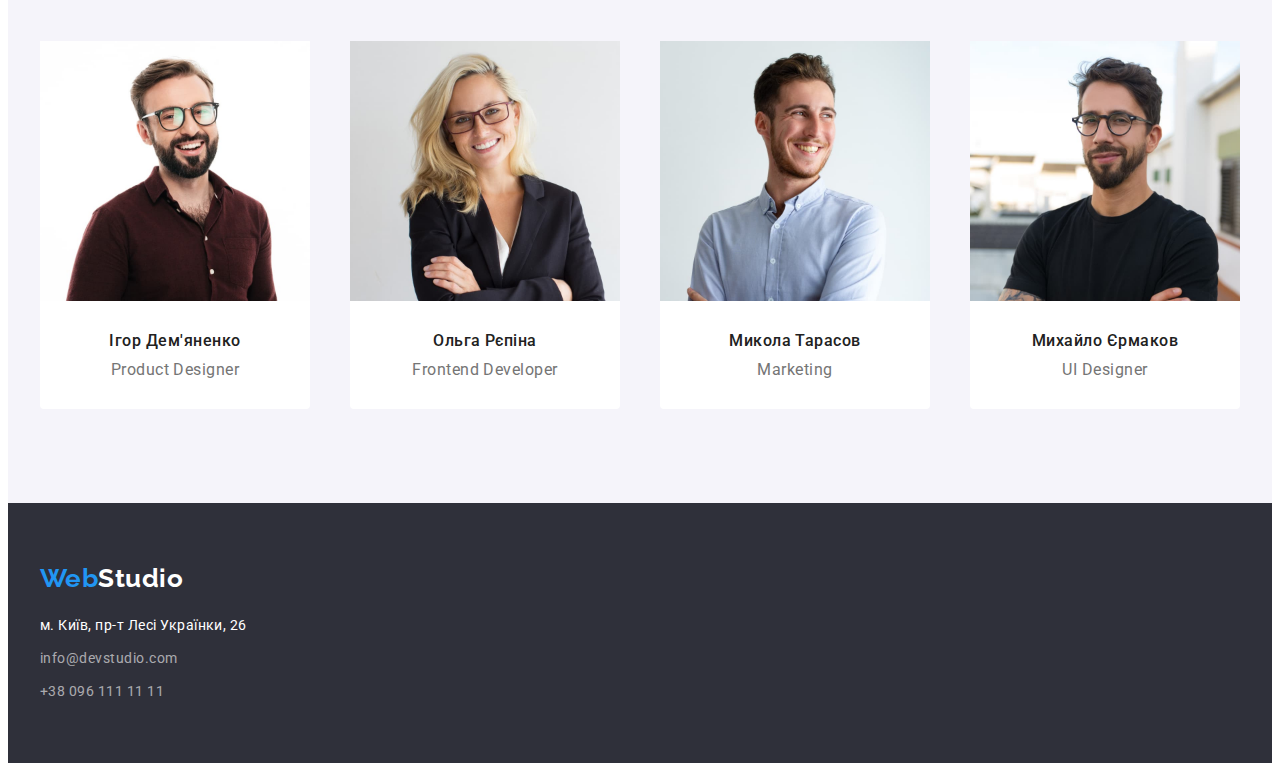
==== commit d26b29b5: "add paddings to header. Hide some titles" ====
--- a/index.html
+++ b/index.html
@@ -46,18 +46,19 @@
     <main>
       <!-- Герой -->
       <section class="hero">
-        <h1 class="hero-title">
-          Ефективні рішення для <br />
-          вашого бізнесу
-        </h1>
-        <button class="button primary" type="button">Замовити послугу</button>
+        <div class="container hero-content">
+          <h1 class="hero-title">
+            Ефективні рішення для <br />
+            вашого бізнесу
+          </h1>
+          <button class="button primary" type="button">Замовити послугу</button>
+        </div>
       </section>
 
       <!-- Особливості -->
       <section class="section benefit">
         <div class="container">
-          <!-- TODO Приховати заголовок -->
-          <h2 class="section-title">Особливості</h2>
+          <h2 class="section-title visually-hidden">Особливості</h2>
           <ul class="benefits list">
             <li class="item">
               <h3 class="title">УВАГА ДО ДЕТАЛЕЙ</h3>
--- a/css/style.css
+++ b/css/style.css
@@ -40,7 +40,10 @@
   margin-bottom: 0;
 }
 
-/* TODO не дозволяли використовувати імʼя тега. Переробити на класи */
+/* * {
+  outline: 1px solid red;
+} */
+
 img {
   display: block;
   max-width: 100%;
@@ -70,6 +73,19 @@
 .section {
   padding-top: 94px;
   padding-bottom: 94px;
+}
+
+.visually-hidden {
+  position: absolute;
+  white-space: nowrap;
+  width: 1px;
+  height: 1px;
+  overflow: hidden;
+  border: 0;
+  padding: 0;
+  clip: rect(0 0 0 0);
+  clip-path: inset(50%);
+  margin: -1px;
 }
 
 /* Logo */
@@ -162,6 +178,12 @@
   background-color: var(--dark-color-background);
 }
 
+.hero-content {
+  display: inline-block;
+  padding-top: 200px;
+  padding-bottom: 200px;
+}
+
 .hero-title {
   margin-top: 0;
   margin-bottom: var(--indent);
@@ -193,6 +215,10 @@
 }
 
 /* Benefits section*/
+.section.benefit {
+  padding-bottom: 47px;
+}
+
 .benefits {
   display: flex;
 
@@ -213,11 +239,11 @@
   text-transform: uppercase;
 }
 
-.section.benefit {
-  padding-bottom: 0;
-}
-
 /* Section What to do */
+.what {
+  padding-top: 47px;
+}
+
 .what-to-do {
   display: flex;
   justify-content: space-between;
